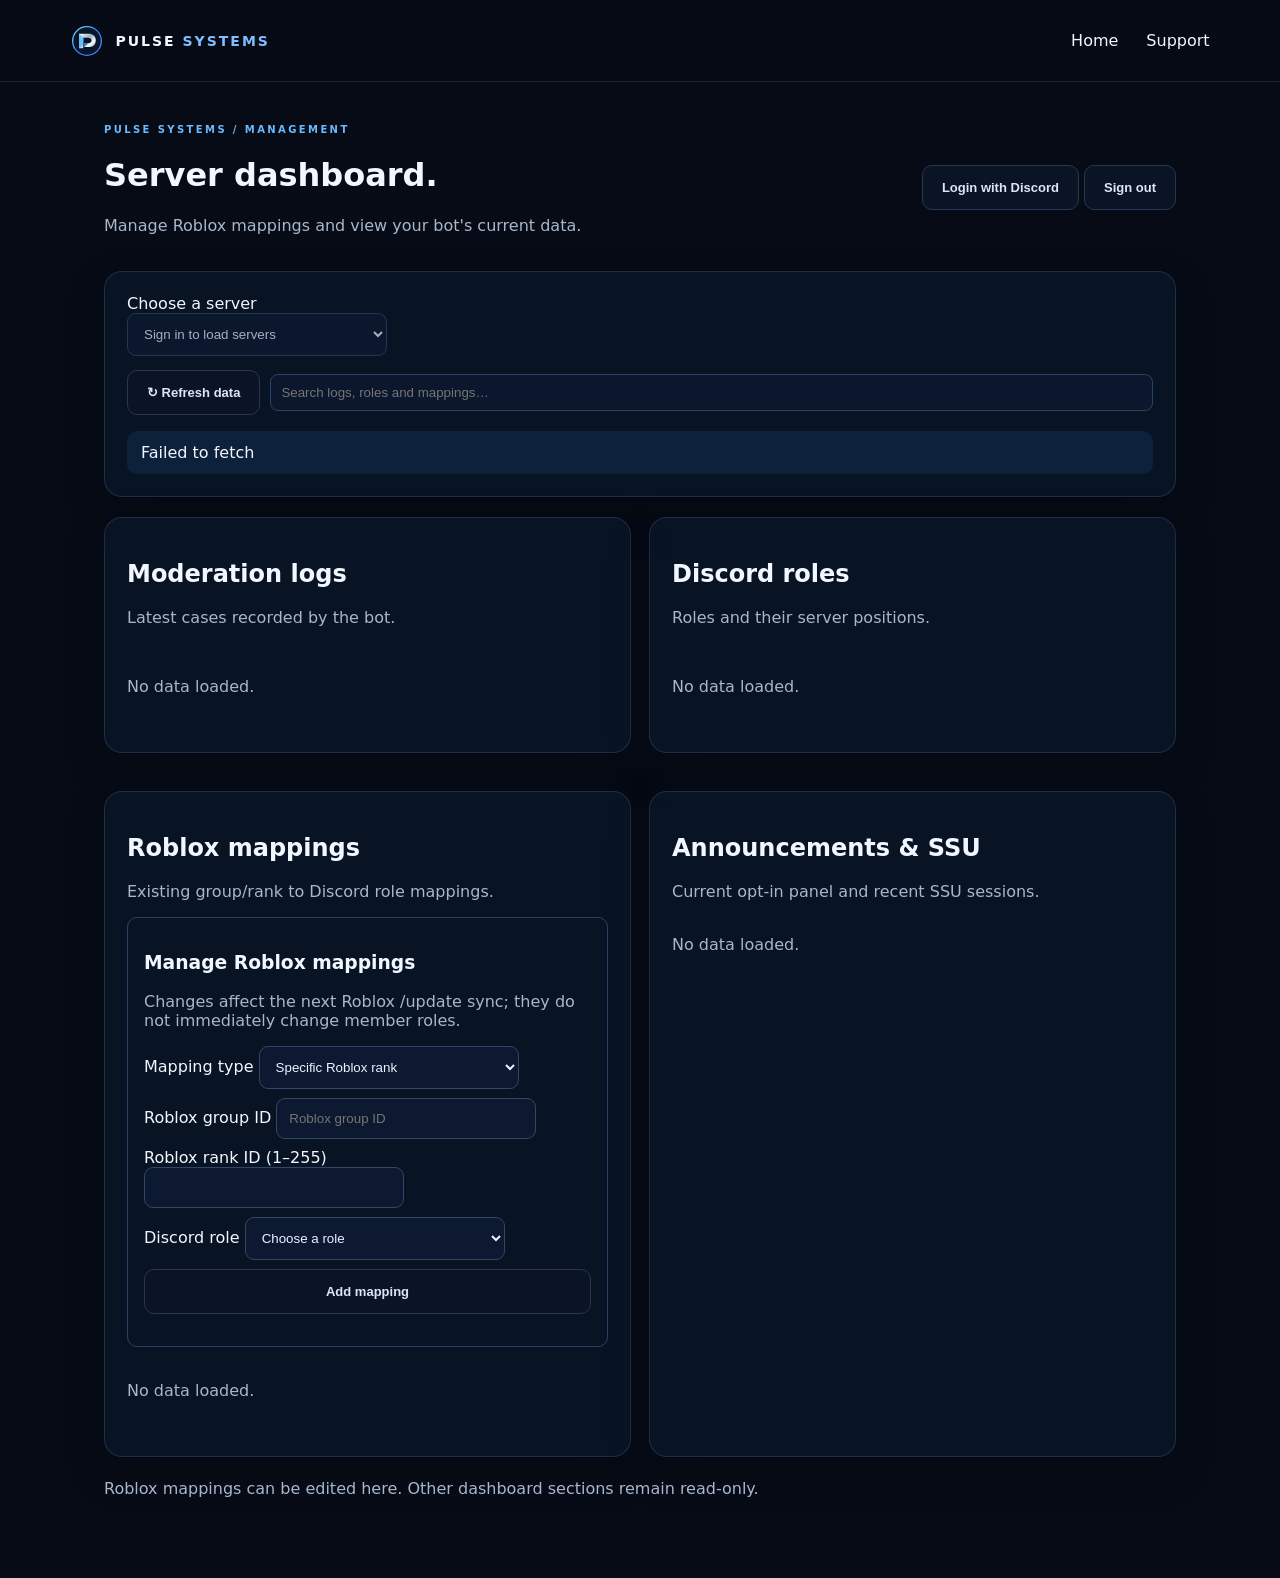
==== dashboard.html @ 7b7b74b6 "Edit Delete" ====
<!doctype html>
<html lang="en">
<head>
  <meta charset="utf-8"><meta name="viewport" content="width=device-width,initial-scale=1">
  <meta name="theme-color" content="#07101f"><title>Dashboard — Pulse Systems</title>
  <link rel="icon" href="assets/pulse-mark.svg" type="image/svg+xml"><link rel="stylesheet" href="styles.css">
  <style>
    .dash-wrap{max-width:1120px;margin:42px auto 80px;padding:0 24px}.dash-head{display:flex;justify-content:space-between;align-items:center;gap:18px;flex-wrap:wrap}.dash-panel{border:1px solid rgba(125,170,230,.18);background:rgba(10,22,42,.78);border-radius:18px;padding:22px;margin-top:20px;box-shadow:0 16px 50px #0002}.dash-grid{display:grid;grid-template-columns:repeat(2,minmax(0,1fr));gap:18px}.dash-table{width:100%;border-collapse:collapse;font-size:14px}.dash-table th,.dash-table td{text-align:left;padding:11px;border-bottom:1px solid rgba(125,170,230,.15);vertical-align:top;overflow-wrap:anywhere}.dash-table th{color:#8ecbff}.dash-scroll{overflow:auto}.dash-muted{color:#a8b7cc}.dash-status{padding:12px 14px;border-radius:10px;background:rgba(60,130,220,.12);margin-top:14px}.dash-select{max-width:100%;min-width:260px;padding:12px;border-radius:9px;background:#0c1930;color:#eaf3ff;border:1px solid #304766}.dash-button{cursor:pointer}.dash-empty{color:#a8b7cc;padding:18px 0}@media(max-width:760px){.dash-grid{grid-template-columns:1fr}.dash-wrap{padding:0 16px}.dash-table{min-width:600px}}
  </style>
</head>
<body>
  <header class="topbar"><a class="brand" href="index.html"><img src="assets/pulse-mark.svg" alt="" class="brand-mark"><span>PULSE <b>SYSTEMS</b></span></a><nav><a href="index.html">Home</a><a href="index.html#support">Support</a></nav></header>
  <main class="dash-wrap">
    <div class="dash-head"><div><div class="eyebrow">PULSE SYSTEMS / MANAGEMENT</div><h1>Server <span>dashboard.</span></h1><p class="dash-muted">Manage Roblox mappings and view your bot's current data.</p></div><div><button class="button secondary dash-button" id="loginBtn">Login with Discord</button> <button class="button secondary dash-button" id="logoutBtn" hidden>Sign out</button></div></div>
    <div class="dash-panel"><label for="guildSelect">Choose a server</label><br><select class="dash-select" id="guildSelect" disabled><option>Sign in to load servers</option></select><div class="dash-status" id="status" role="status">Set your API address in dashboard-config.js before signing in.</div></div>
    <div class="dash-grid">
      <section class="dash-panel"><h2>Moderation logs</h2><p class="dash-muted">Latest cases recorded by the bot.</p><div class="dash-scroll" id="logs"><p class="dash-empty">No data loaded.</p></div></section>
      <section class="dash-panel"><h2>Discord roles</h2><p class="dash-muted">Roles and their server positions.</p><div class="dash-scroll" id="roles"><p class="dash-empty">No data loaded.</p></div></section>
      <section class="dash-panel"><h2>Roblox mappings</h2><p class="dash-muted">Existing group/rank to Discord role mappings.</p><div id="roblox"><p class="dash-empty">No data loaded.</p></div></section>
      <section class="dash-panel"><h2>Announcements & SSU</h2><p class="dash-muted">Current opt-in panel and recent SSU sessions.</p><div id="announcements"><p class="dash-empty">No data loaded.</p></div></section>
    </div>
    <p class="dash-muted" style="margin-top:22px">Roblox mappings can be edited here. Other dashboard sections remain read-only.</p>
  </main>
  <script src="dashboard-config.js?v=20261010-3"></script><script src="dashboard.js?v=20261010-7"></script>
</body></html>
---- styles.css ----
:root{--bg:#060b15;--panel:#0b1424;--panel2:#0e1a2e;--line:rgba(146,177,222,.14);--text:#f2f6ff;--muted:#95a7c3;--blue:#42a5ff;--cyan:#54d9ff;--green:#4de0ba}*{box-sizing:border-box}html{scroll-behavior:smooth;scroll-padding-top:90px}body{margin:0;background:var(--bg);color:var(--text);font-family:Inter,ui-sans-serif,system-ui,-apple-system,"Segoe UI",sans-serif;overflow-x:hidden}a{color:inherit;text-decoration:none}.ambient{position:absolute;z-index:-1;pointer-events:none;filter:blur(100px);opacity:.18;border-radius:50%}.ambient-a{width:440px;height:440px;top:60px;left:-200px;background:#087bff}.ambient-b{width:380px;height:380px;top:260px;right:-190px;background:#00c9ff}.topbar{height:82px;display:flex;align-items:center;justify-content:space-between;padding:0 max(5.5vw,24px);border-bottom:1px solid var(--line);background:rgba(6,11,21,.8);backdrop-filter:blur(18px);position:sticky;top:0;z-index:10}.brand{display:inline-flex;align-items:center;gap:11px;font-size:14px;letter-spacing:2px;font-weight:800;white-space:nowrap}.brand b{color:#7fbfff}.brand-mark{width:34px;height:34px}nav{display:flex;align-items:center;gap:28px}.nav-link{font-size:13px;color:#a4b3ca;transition:.2s}.nav-link:hover,.nav-link.active{color:#fff}.nav-login{font-size:13px;font-weight:700;background:#132744;border:1px solid #28466b;border-radius:10px;padding:12px 16px}.nav-login span,.button span{margin-left:10px;color:var(--cyan)}.menu-toggle{display:none;background:none;border:0;color:white;font-size:24px}.section{padding:100px max(8vw,24px)}.hero{min-height:590px;display:grid;grid-template-columns:1.05fr .95fr;align-items:center;gap:30px;max-width:1400px;margin:auto;padding-top:78px;padding-bottom:74px}.eyebrow{font-size:10px;letter-spacing:2.4px;color:#69baff;font-weight:800}.pulse-dot{display:inline-block;width:7px;height:7px;background:var(--green);border-radius:50%;margin-right:9px;box-shadow:0 0 14px #4de0ba}.hero h1{font-size:clamp(42px,5.2vw,70px);line-height:1.07;letter-spacing:-3px;margin:25px 0 20px;font-weight:800}.hero h1 span,.section-heading h2 span,.cta h2 span,.privacy-copy h2 span,.support-section h2 span{background:linear-gradient(90deg,#65caff,#678bff);-webkit-background-clip:text;background-clip:text;color:transparent}.hero-sub{max-width:520px;color:var(--muted);font-size:15px;line-height:1.85}.hero-actions{display:flex;gap:12px;margin-top:30px;flex-wrap:wrap}.button{display:inline-flex;align-items:center;justify-content:center;border-radius:10px;padding:14px 19px;font-size:13px;font-weight:750;cursor:pointer;border:1px solid transparent;transition:transform .2s,border-color .2s}.button:hover{transform:translateY(-2px)}.primary{background:linear-gradient(110deg,#1679ef,#3665ec);color:#fff;box-shadow:0 9px 32px #1459ce30}.primary span{color:#b9efff}.secondary{background:#0b1424;border-color:#263750;color:#d9e7fa}.trust-line{margin-top:24px;color:#7f91ad;font-size:11px}.mini-shield{display:inline-grid;place-items:center;width:17px;height:17px;border-radius:5px;background:#123e3b;color:#64e9c7;margin-right:7px}.hero-art{height:400px;position:relative;display:grid;place-items:center}.logo-halo{width:245px;height:245px;display:grid;place-items:center;border-radius:50%;background:radial-gradient(circle,#163d6b70,transparent 70%);filter:drop-shadow(0 0 35px #1689ff22)}.logo-halo img{width:100%;height:100%;filter:drop-shadow(0 0 18px #1e8fff45)}.orbit{position:absolute;border:1px solid #3f91ff20;border-radius:50%;transform:rotate(-24deg)}.orbit-one{width:360px;height:200px}.orbit-two{width:300px;height:340px;transform:rotate(40deg)}.floating-card{position:absolute;display:flex;align-items:center;gap:10px;padding:13px 14px;border:1px solid #29415e;background:#0b1729eF;border-radius:12px;box-shadow:0 18px 45px #0006}.floating-card b{font-size:11px;display:block}.floating-card small{display:block;font-size:9px;color:#8fa2bf;margin-top:4px}.card-top{top:54px;right:-4px}.card-bottom{bottom:55px;left:0}.tiny-icon{width:29px;height:29px;border-radius:8px;display:grid;place-items:center;font-weight:800}.tiny-icon.blue{background:#122f58;color:#58b7ff}.tiny-icon.green{background:#10372f;color:#50e2b8}.live-tag{font-size:8px;color:#59e5bf;letter-spacing:1px;margin-left:8px}.checkmark{font-size:8px;color:#50e2b8;margin-left:12px}.wrap{width:min(1120px,calc(100% - 48px));margin-left:auto;margin-right:auto}.metrics{display:grid;grid-template-columns:repeat(4,1fr);background:#0a1322;border:1px solid var(--line);border-radius:15px;padding:22px 25px;gap:20px}.metrics>div{display:grid;grid-template-columns:32px 1fr;align-items:center;column-gap:9px}.metric-symbol{grid-row:span 2;color:#58b8ff;font-size:23px}.metrics b{font-size:12px}.metrics small{font-size:10px;color:#8294b0;margin-top:4px}.section-heading{text-align:center;max-width:650px;margin:0 auto 45px}.section-heading h2,.privacy-copy h2,.support-section h2{font-size:clamp(30px,4vw,43px);letter-spacing:-1.5px;margin:16px 0 12px}.section-heading p,.privacy-copy p,.support-section p{font-size:13px;color:var(--muted);line-height:1.8}.feature-grid{display:grid;grid-template-columns:repeat(3,1fr);gap:14px}.feature-card{padding:25px 23px 22px;border:1px solid var(--line);background:linear-gradient(145deg,#0d192b,#09111e);border-radius:14px;min-height:205px;transition:.2s}.feature-card:hover{border-color:#3978ba;transform:translateY(-3px)}.feature-icon{width:40px;height:40px;display:grid;place-items:center;border-radius:11px;background:#112d4b;color:#61bfff;font-size:21px}.feature-card h3{font-size:15px;margin:20px 0 9px}.feature-card p{font-size:11px;color:#91a2bd;line-height:1.8;min-height:40px}.feature-label{font-size:8px;letter-spacing:1.6px;color:#5baeff;display:inline-block;margin-top:8px}.cta{position:relative;overflow:hidden;text-align:center;padding:65px 24px;border:1px solid #244366;border-radius:20px;background:radial-gradient(ellipse at 50% 0%,#133b68 0%,#0a172a 48%,#09111e 100%)}.cta-orb{position:absolute;width:300px;height:180px;top:-130px;left:calc(50% - 150px);background:#278aff;filter:blur(90px);opacity:.25}.cta h2{font-size:clamp(32px,4vw,45px);line-height:1.15;letter-spacing:-1.5px;margin:16px 0}.cta p{font-size:12px;color:#9aacc7;max-width:500px;margin:0 auto 23px;line-height:1.8}.cta .button{position:relative;border:0}.notice{margin:18px auto 0;max-width:520px;font-size:10px;color:#8fa3bf;line-height:1.7}.privacy-section{padding-top:85px;padding-bottom:40px}.privacy-panel{display:grid;grid-template-columns:65px 1fr 190px;gap:20px;align-items:center;padding:30px;border:1px solid var(--line);border-radius:16px;background:#0a1423}.privacy-icon{width:52px;height:52px;display:grid;place-items:center;border-radius:13px;background:#12365a;color:#70caff;font-size:26px}.privacy-copy h2{font-size:28px;margin:10px 0}.privacy-copy p{max-width:600px;margin:0 0 13px}.text-link{font-size:12px;color:#6fc3ff;font-weight:700}.text-link span{margin-left:8px}.privacy-side{border-left:1px solid var(--line);padding-left:25px;display:flex;flex-direction:column;gap:8px}.lock{font-size:24px;color:#6fc3ff}.privacy-side b{font-size:12px}.privacy-side small{font-size:10px;color:#8193ad;line-height:1.6}.support-section{padding:65px 0;display:flex;align-items:center;justify-content:space-between;gap:30px}.support-section h2{font-size:34px;margin:10px 0}.support-section p{max-width:500px}.support-section .button{white-space:nowrap}.footer{min-height:90px;border-top:1px solid var(--line);display:flex;align-items:center;justify-content:space-between;gap:20px;color:#72839e;font-size:10px}.footer .brand{color:#dce8f8;font-size:11px}.footer .brand-mark{width:27px;height:27px}.footer>div{display:flex;gap:18px}.footer a:hover{color:#fff}@media(max-width:850px){.topbar{padding:0 22px}.menu-toggle{display:block}nav{display:none;position:absolute;top:81px;left:0;right:0;background:#08111f;padding:20px 24px 24px;border-bottom:1px solid var(--line);flex-direction:column;align-items:stretch;gap:18px}nav.open{display:flex}.nav-login{text-align:center}.hero{grid-template-columns:1fr;padding-top:65px}.hero-art{height:330px;max-width:500px;width:100%;margin:auto}.metrics{grid-template-columns:repeat(2,1fr)}.feature-grid{grid-template-columns:repeat(2,1fr)}.privacy-panel{grid-template-columns:55px 1fr}.privacy-side{grid-column:2;border-left:0;border-top:1px solid var(--line);padding:17px 0 0}.support-section{align-items:flex-start;flex-direction:column}.footer{padding:20px 0;flex-wrap:wrap}.footer>span{order:3;width:100%}}@media(max-width:540px){.hero h1{letter-spacing:-2px}.hero-art{height:280px}.logo-halo{width:190px;height:190px}.orbit-one{width:270px;height:150px}.orbit-two{width:230px;height:270px}.card-top{right:-5px;top:22px}.card-bottom{bottom:20px;left:-4px}.floating-card{padding:10px}.metrics{padding:18px;gap:20px 10px}.metrics>div{grid-template-columns:25px 1fr}.metrics b{font-size:11px}.metrics small{font-size:9px}.section{padding-top:75px;padding-bottom:75px}.feature-grid{grid-template-columns:1fr}.feature-card{min-height:0}.privacy-panel{grid-template-columns:1fr;padding:22px}.privacy-icon{width:46px;height:46px}.privacy-side{grid-column:1}.footer{align-items:flex-start}.footer>div{width:100%;order:2}.footer>span{order:3}}
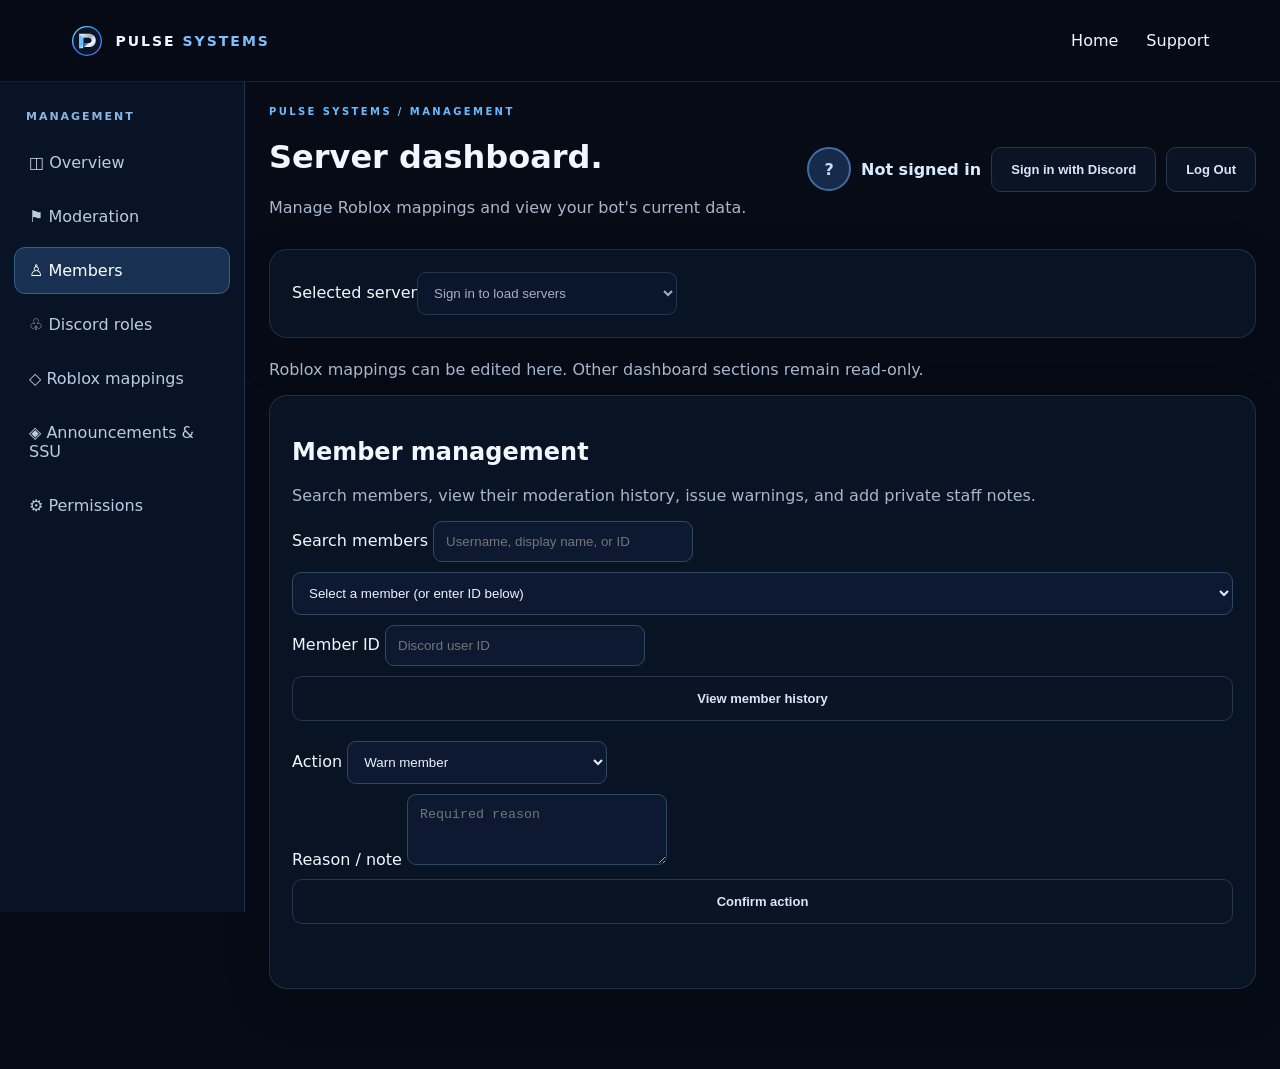
==== commit 785b3957: "Staff Access Upgrade" ====
--- a/dashboard.html
+++ b/dashboard.html
@@ -7,11 +7,33 @@
   <style>
     .dash-wrap{max-width:1120px;margin:42px auto 80px;padding:0 24px}.dash-head{display:flex;justify-content:space-between;align-items:center;gap:18px;flex-wrap:wrap}.dash-panel{border:1px solid rgba(125,170,230,.18);background:rgba(10,22,42,.78);border-radius:18px;padding:22px;margin-top:20px;box-shadow:0 16px 50px #0002}.dash-grid{display:grid;grid-template-columns:repeat(2,minmax(0,1fr));gap:18px}.dash-table{width:100%;border-collapse:collapse;font-size:14px}.dash-table th,.dash-table td{text-align:left;padding:11px;border-bottom:1px solid rgba(125,170,230,.15);vertical-align:top;overflow-wrap:anywhere}.dash-table th{color:#8ecbff}.dash-scroll{overflow:auto}.dash-muted{color:#a8b7cc}.dash-status{padding:12px 14px;border-radius:10px;background:rgba(60,130,220,.12);margin-top:14px}.dash-select{max-width:100%;min-width:260px;padding:12px;border-radius:9px;background:#0c1930;color:#eaf3ff;border:1px solid #304766}.dash-button{cursor:pointer}.dash-empty{color:#a8b7cc;padding:18px 0}@media(max-width:760px){.dash-grid{grid-template-columns:1fr}.dash-wrap{padding:0 16px}.dash-table{min-width:600px}}
   </style>
-</head>
+<style>
+.pulse-layout{display:grid;grid-template-columns:245px minmax(0,1fr);min-height:calc(100vh - 70px)}
+.pulse-sidebar{background:#081426;border-right:1px solid rgba(125,170,230,.2);padding:28px 14px;position:sticky;top:0;height:calc(100vh - 70px);overflow:auto}
+.pulse-sidebar-title{color:#8cb6e2;font-size:11px;letter-spacing:.18em;font-weight:800;padding:0 12px 16px}
+.pulse-side-nav{display:grid;gap:7px}
+.pulse-side-nav button{width:100%;text-align:left;border:1px solid transparent;background:transparent;color:#bacce4;border-radius:11px;padding:13px 14px;font:inherit;cursor:pointer}
+.pulse-side-nav button:hover,.pulse-side-nav button.pulse-nav-active{background:#183152;color:white;border-color:#345f8c}
+.pulse-main{width:100%;max-width:1400px;margin:24px auto 80px;min-width:0}
+.pulse-account{display:flex;align-items:center;gap:10px;flex-wrap:wrap;justify-content:flex-end}
+.pulse-avatar{width:44px;height:44px;flex-shrink:0;border-radius:50%;object-fit:cover;border:2px solid #426da0;background:#162b49;display:grid;place-items:center;color:#c8ddf5;font-weight:700}
+.pulse-account-name{color:#d8eaff;font-weight:600;max-width:170px;overflow:hidden;text-overflow:ellipsis;white-space:nowrap}
+.pulse-view[hidden]{display:none!important}
+.pulse-view>.dash-panel{margin-top:0}
+@media(max-width:900px){.pulse-layout{display:block}.pulse-sidebar{position:static;height:auto;padding:12px;overflow-x:auto}.pulse-sidebar-title{display:none}.pulse-side-nav{display:flex;width:max-content;gap:5px}.pulse-side-nav button{width:auto;white-space:nowrap}.pulse-main{margin:20px auto;padding:0 14px}.pulse-account-name{display:none}}
+</style></head>
 <body>
   <header class="topbar"><a class="brand" href="index.html"><img src="assets/pulse-mark.svg" alt="" class="brand-mark"><span>PULSE <b>SYSTEMS</b></span></a><nav><a href="index.html">Home</a><a href="index.html#support">Support</a></nav></header>
-  <main class="dash-wrap">
-    <div class="dash-head"><div><div class="eyebrow">PULSE SYSTEMS / MANAGEMENT</div><h1>Server <span>dashboard.</span></h1><p class="dash-muted">Manage Roblox mappings and view your bot's current data.</p></div><div><button class="button secondary dash-button" id="loginBtn">Login with Discord</button> <button class="button secondary dash-button" id="logoutBtn" hidden>Sign out</button></div></div>
+  <div class="pulse-layout"><aside class="pulse-sidebar" aria-label="Dashboard sections"><div class="pulse-sidebar-title">MANAGEMENT</div><nav class="pulse-side-nav" id="pulseSideNav">
+<button type="button" data-view="overview" class="pulse-nav-active">◫ Overview</button>
+<button type="button" data-view="moderation">⚑ Moderation</button>
+<button type="button" data-view="members">♙ Members</button>
+<button type="button" data-view="roles">♧ Discord roles</button>
+<button type="button" data-view="roblox">◇ Roblox mappings</button>
+<button type="button" data-view="announcements">◈ Announcements &amp; SSU</button>
+<button type="button" data-view="permissions">⚙ Permissions</button>
+</nav></aside><main class="dash-wrap pulse-main">
+    <div class="dash-head"><div><div class="eyebrow">PULSE SYSTEMS / MANAGEMENT</div><h1>Server <span>dashboard.</span></h1><p class="dash-muted">Manage Roblox mappings and view your bot's current data.</p></div><div class="pulse-account" id="pulseAccount"><span class="pulse-avatar pulse-avatar-guest" id="pulseAvatar" aria-hidden="true">?</span><span class="pulse-account-name" id="pulseAccountName">Not signed in</span><button class="button secondary dash-button" id="loginBtn">Sign in with Discord</button><button class="button secondary dash-button" id="logoutBtn" hidden>Log Out</button></div></div>
     <div class="dash-panel"><label for="guildSelect">Choose a server</label><br><select class="dash-select" id="guildSelect" disabled><option>Sign in to load servers</option></select><div class="dash-status" id="status" role="status">Set your API address in dashboard-config.js before signing in.</div></div>
     <div class="dash-grid">
       <section class="dash-panel"><h2>Moderation logs</h2><p class="dash-muted">Latest cases recorded by the bot.</p><div class="dash-scroll" id="logs"><p class="dash-empty">No data loaded.</p></div></section>
@@ -20,6 +42,6 @@
       <section class="dash-panel"><h2>Announcements & SSU</h2><p class="dash-muted">Current opt-in panel and recent SSU sessions.</p><div id="announcements"><p class="dash-empty">No data loaded.</p></div></section>
     </div>
     <p class="dash-muted" style="margin-top:22px">Roblox mappings can be edited here. Other dashboard sections remain read-only.</p>
-  </main>
-  <script src="dashboard-config.js?v=20261010-3"></script><script src="dashboard.js?v=20261010-7"></script>
+  </main></div>
+  <script src="dashboard-config.js?v=20261010-3"></script><script src="dashboard.js?v=20261010-staff-1"></script>
 </body></html>
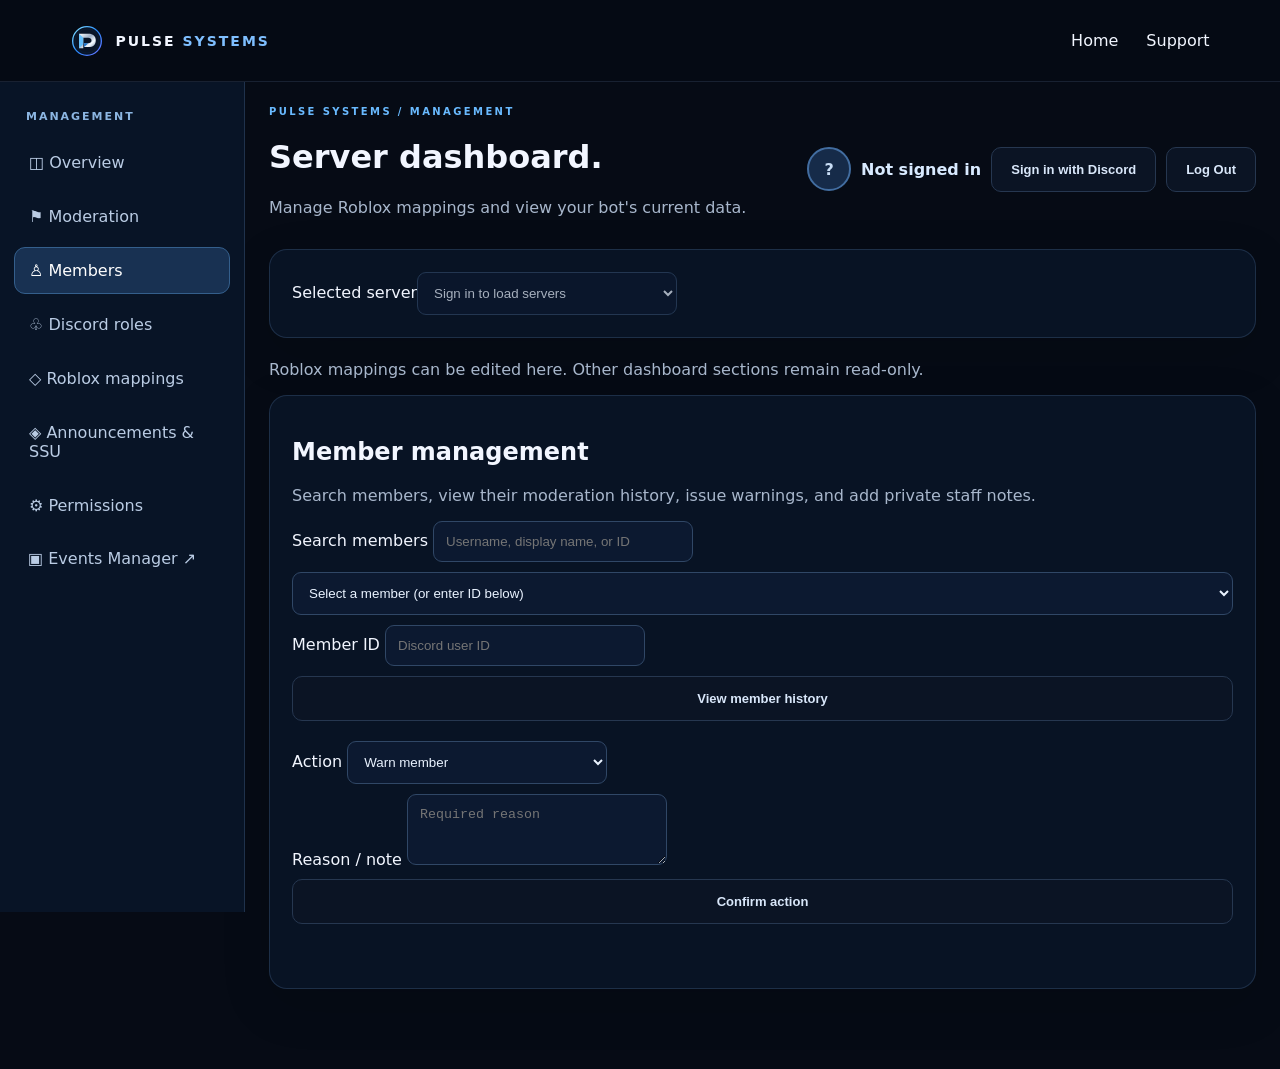
==== commit a0dc66ce: "Events update" ====
--- a/dashboard.html
+++ b/dashboard.html
@@ -32,6 +32,7 @@
 <button type="button" data-view="roblox">◇ Roblox mappings</button>
 <button type="button" data-view="announcements">◈ Announcements &amp; SSU</button>
 <button type="button" data-view="permissions">⚙ Permissions</button>
+<a href="events.html" style="display:block;padding:13px 14px;color:#bacce4;text-decoration:none">▣ Events Manager ↗</a>
 </nav></aside><main class="dash-wrap pulse-main">
     <div class="dash-head"><div><div class="eyebrow">PULSE SYSTEMS / MANAGEMENT</div><h1>Server <span>dashboard.</span></h1><p class="dash-muted">Manage Roblox mappings and view your bot's current data.</p></div><div class="pulse-account" id="pulseAccount"><span class="pulse-avatar pulse-avatar-guest" id="pulseAvatar" aria-hidden="true">?</span><span class="pulse-account-name" id="pulseAccountName">Not signed in</span><button class="button secondary dash-button" id="loginBtn">Sign in with Discord</button><button class="button secondary dash-button" id="logoutBtn" hidden>Log Out</button></div></div>
     <div class="dash-panel"><label for="guildSelect">Choose a server</label><br><select class="dash-select" id="guildSelect" disabled><option>Sign in to load servers</option></select><div class="dash-status" id="status" role="status">Set your API address in dashboard-config.js before signing in.</div></div>
@@ -43,5 +44,5 @@
     </div>
     <p class="dash-muted" style="margin-top:22px">Roblox mappings can be edited here. Other dashboard sections remain read-only.</p>
   </main></div>
-  <script src="dashboard-config.js?v=20261010-3"></script><script src="dashboard.js?v=20261010-staff-1"></script>
+  <script src="dashboard-config.js?v=20261010-3"></script><script src="dashboard.js?v=20261010-sidebar-1"></script>
 </body></html>
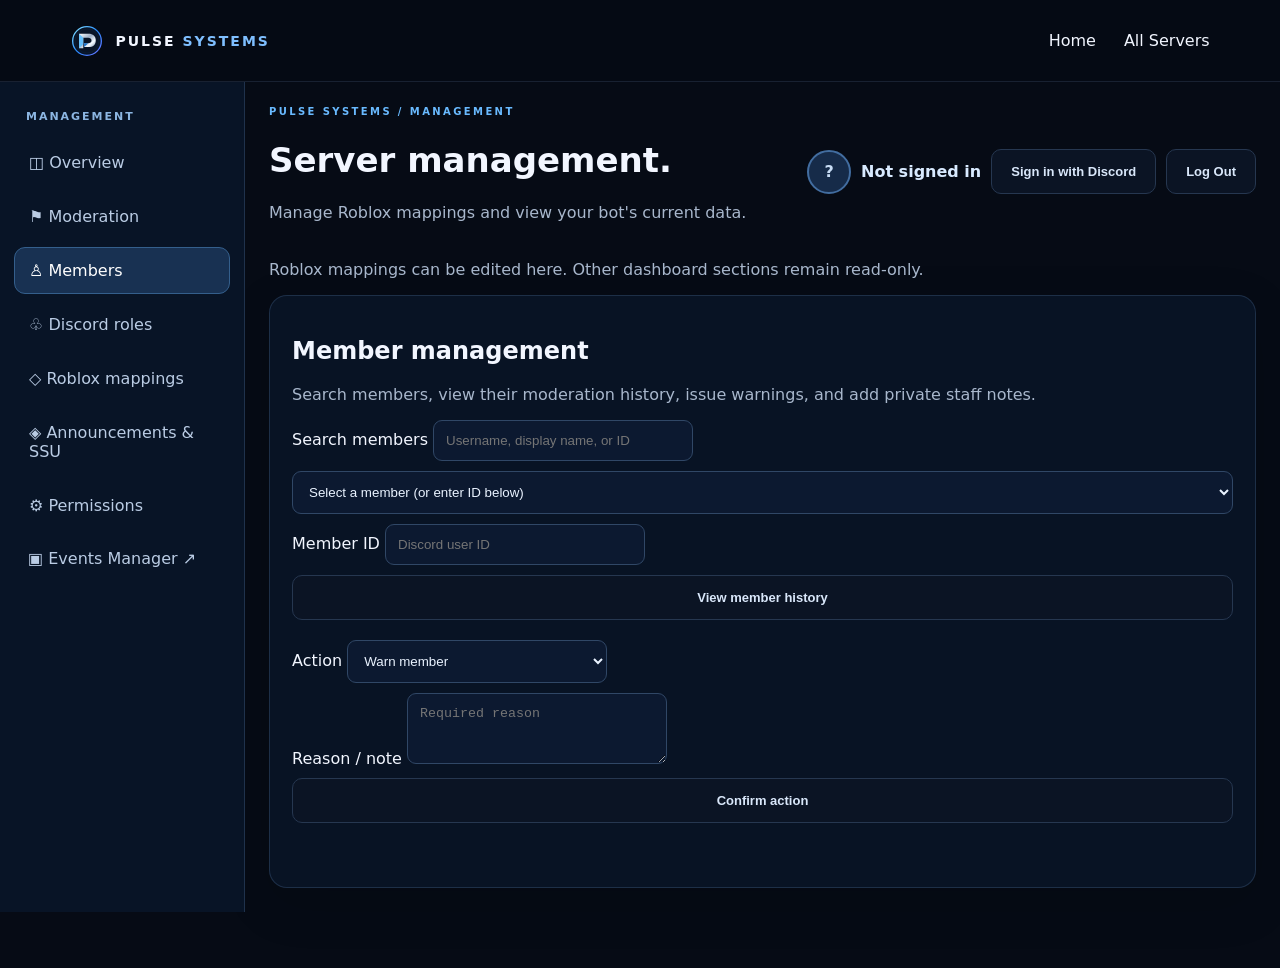
==== commit 73b4b8a3: "Major Website UI Changes, and other small things." ====
--- a/dashboard.html
+++ b/dashboard.html
@@ -21,9 +21,9 @@
 .pulse-view[hidden]{display:none!important}
 .pulse-view>.dash-panel{margin-top:0}
 @media(max-width:900px){.pulse-layout{display:block}.pulse-sidebar{position:static;height:auto;padding:12px;overflow-x:auto}.pulse-sidebar-title{display:none}.pulse-side-nav{display:flex;width:max-content;gap:5px}.pulse-side-nav button{width:auto;white-space:nowrap}.pulse-main{margin:20px auto;padding:0 14px}.pulse-account-name{display:none}}
-</style></head>
+ .backservers{display:inline-block;color:#9bc8ff;font-weight:700;margin-bottom:8px} .pulse-main .dash-head h1{font-size:34px} </style></head>
 <body>
-  <header class="topbar"><a class="brand" href="index.html"><img src="assets/pulse-mark.svg" alt="" class="brand-mark"><span>PULSE <b>SYSTEMS</b></span></a><nav><a href="index.html">Home</a><a href="index.html#support">Support</a></nav></header>
+  <header class="topbar"><a class="brand" href="index.html"><img src="assets/pulse-mark.svg" alt="" class="brand-mark"><span>PULSE <b>SYSTEMS</b></span></a><nav><a href="index.html">Home</a><a href="servers.html">All Servers</a></nav></header>
   <div class="pulse-layout"><aside class="pulse-sidebar" aria-label="Dashboard sections"><div class="pulse-sidebar-title">MANAGEMENT</div><nav class="pulse-side-nav" id="pulseSideNav">
 <button type="button" data-view="overview" class="pulse-nav-active">◫ Overview</button>
 <button type="button" data-view="moderation">⚑ Moderation</button>
@@ -34,8 +34,8 @@
 <button type="button" data-view="permissions">⚙ Permissions</button>
 <a href="events.html" style="display:block;padding:13px 14px;color:#bacce4;text-decoration:none">▣ Events Manager ↗</a>
 </nav></aside><main class="dash-wrap pulse-main">
-    <div class="dash-head"><div><div class="eyebrow">PULSE SYSTEMS / MANAGEMENT</div><h1>Server <span>dashboard.</span></h1><p class="dash-muted">Manage Roblox mappings and view your bot's current data.</p></div><div class="pulse-account" id="pulseAccount"><span class="pulse-avatar pulse-avatar-guest" id="pulseAvatar" aria-hidden="true">?</span><span class="pulse-account-name" id="pulseAccountName">Not signed in</span><button class="button secondary dash-button" id="loginBtn">Sign in with Discord</button><button class="button secondary dash-button" id="logoutBtn" hidden>Log Out</button></div></div>
-    <div class="dash-panel"><label for="guildSelect">Choose a server</label><br><select class="dash-select" id="guildSelect" disabled><option>Sign in to load servers</option></select><div class="dash-status" id="status" role="status">Set your API address in dashboard-config.js before signing in.</div></div>
+    <div class="dash-head"><div><div class="eyebrow">PULSE SYSTEMS / MANAGEMENT</div><h1>Server <span>management.</span></h1><p class="dash-muted">Manage Roblox mappings and view your bot's current data.</p></div><div class="pulse-account" id="pulseAccount"><span class="pulse-avatar pulse-avatar-guest" id="pulseAvatar" aria-hidden="true">?</span><span class="pulse-account-name" id="pulseAccountName">Not signed in</span><button class="button secondary dash-button" id="loginBtn">Sign in with Discord</button><button class="button secondary dash-button" id="logoutBtn" hidden>Log Out</button></div></div>
+    <div class="dash-panel"><a href="servers.html" class="backservers">← Back to your servers</a><br><select style="display:none" class="dash-select" id="guildSelect" disabled><option>Sign in to load servers</option></select><div class="dash-status" id="status" role="status">Set your API address in dashboard-config.js before signing in.</div></div>
     <div class="dash-grid">
       <section class="dash-panel"><h2>Moderation logs</h2><p class="dash-muted">Latest cases recorded by the bot.</p><div class="dash-scroll" id="logs"><p class="dash-empty">No data loaded.</p></div></section>
       <section class="dash-panel"><h2>Discord roles</h2><p class="dash-muted">Roles and their server positions.</p><div class="dash-scroll" id="roles"><p class="dash-empty">No data loaded.</p></div></section>
@@ -44,5 +44,5 @@
     </div>
     <p class="dash-muted" style="margin-top:22px">Roblox mappings can be edited here. Other dashboard sections remain read-only.</p>
   </main></div>
-  <script src="dashboard-config.js?v=20261010-3"></script><script src="dashboard.js?v=20261010-sidebar-1"></script>
+  <script src="dashboard-config.js?v=20261010-3"></script><script src="dashboard.js?v=20261011-multiserver-fix-1"></script>
 </body></html>
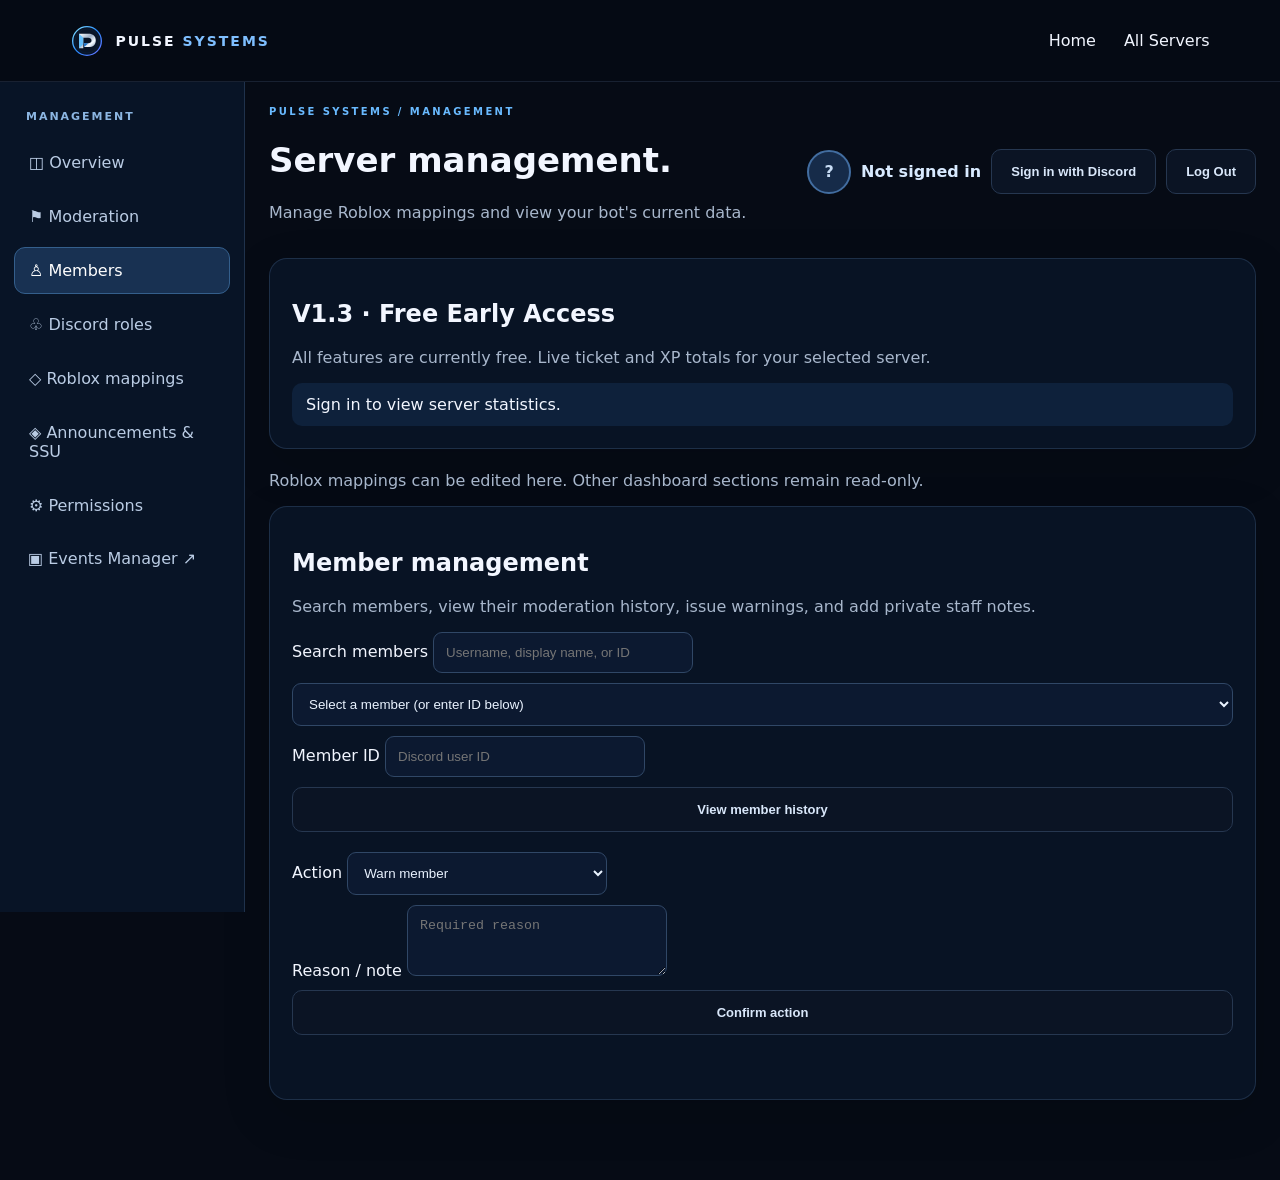
==== commit f6c48c35: "Add files via upload" ====
--- a/dashboard.html
+++ b/dashboard.html
@@ -36,6 +36,10 @@
 </nav></aside><main class="dash-wrap pulse-main">
     <div class="dash-head"><div><div class="eyebrow">PULSE SYSTEMS / MANAGEMENT</div><h1>Server <span>management.</span></h1><p class="dash-muted">Manage Roblox mappings and view your bot's current data.</p></div><div class="pulse-account" id="pulseAccount"><span class="pulse-avatar pulse-avatar-guest" id="pulseAvatar" aria-hidden="true">?</span><span class="pulse-account-name" id="pulseAccountName">Not signed in</span><button class="button secondary dash-button" id="loginBtn">Sign in with Discord</button><button class="button secondary dash-button" id="logoutBtn" hidden>Log Out</button></div></div>
     <div class="dash-panel"><a href="servers.html" class="backservers">← Back to your servers</a><br><select style="display:none" class="dash-select" id="guildSelect" disabled><option>Sign in to load servers</option></select><div class="dash-status" id="status" role="status">Set your API address in dashboard-config.js before signing in.</div></div>
+    <section class="dash-panel" id="pulseEarlyAccessPanel" aria-label="V1.3 Early Access">
+      <h2>V1.3 · Free Early Access</h2><p class="dash-muted">All features are currently free. Live ticket and XP totals for your selected server.</p>
+      <div id="pulseEarlyAccessStats" class="dash-status">Sign in to view server statistics.</div>
+    </section>
     <div class="dash-grid">
       <section class="dash-panel"><h2>Moderation logs</h2><p class="dash-muted">Latest cases recorded by the bot.</p><div class="dash-scroll" id="logs"><p class="dash-empty">No data loaded.</p></div></section>
       <section class="dash-panel"><h2>Discord roles</h2><p class="dash-muted">Roles and their server positions.</p><div class="dash-scroll" id="roles"><p class="dash-empty">No data loaded.</p></div></section>
@@ -45,4 +49,5 @@
     <p class="dash-muted" style="margin-top:22px">Roblox mappings can be edited here. Other dashboard sections remain read-only.</p>
   </main></div>
   <script src="dashboard-config.js?v=20261010-3"></script><script src="dashboard.js?v=20261011-multiserver-fix-1"></script>
+<script src="early-access.js?v=1.3"></script>
 </body></html>
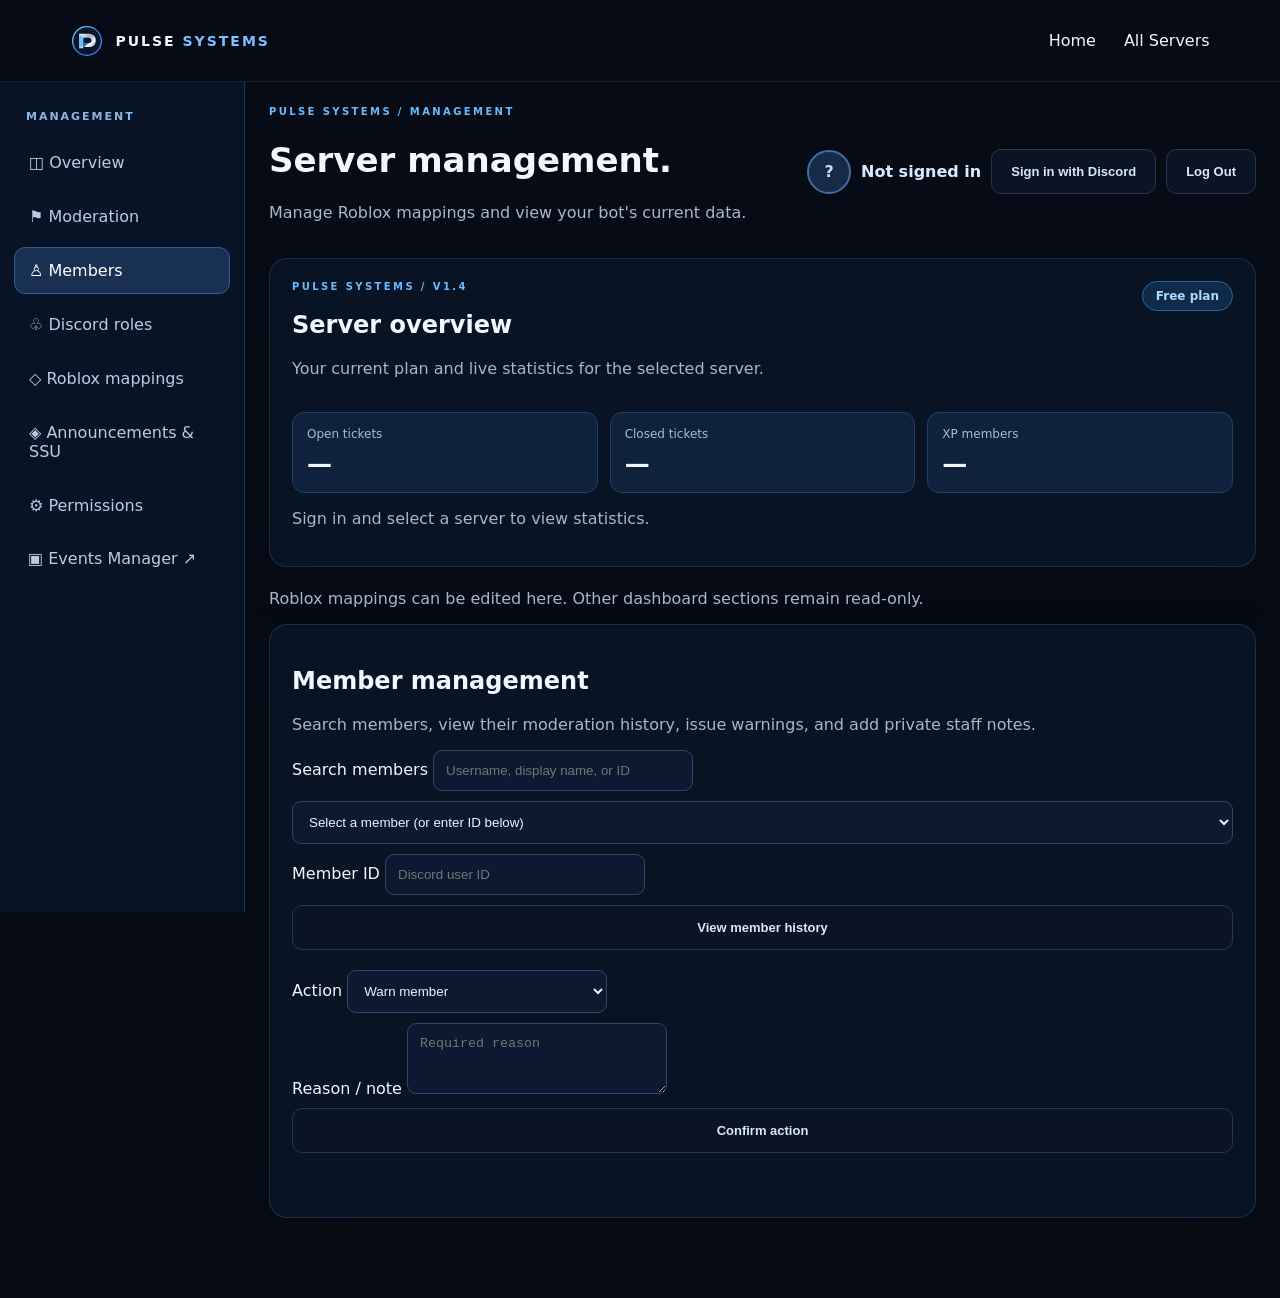
==== commit d3a1b9b5: "V1.4 Install" ====
--- a/dashboard.html
+++ b/dashboard.html
@@ -36,9 +36,14 @@
 </nav></aside><main class="dash-wrap pulse-main">
     <div class="dash-head"><div><div class="eyebrow">PULSE SYSTEMS / MANAGEMENT</div><h1>Server <span>management.</span></h1><p class="dash-muted">Manage Roblox mappings and view your bot's current data.</p></div><div class="pulse-account" id="pulseAccount"><span class="pulse-avatar pulse-avatar-guest" id="pulseAvatar" aria-hidden="true">?</span><span class="pulse-account-name" id="pulseAccountName">Not signed in</span><button class="button secondary dash-button" id="loginBtn">Sign in with Discord</button><button class="button secondary dash-button" id="logoutBtn" hidden>Log Out</button></div></div>
     <div class="dash-panel"><a href="servers.html" class="backservers">← Back to your servers</a><br><select style="display:none" class="dash-select" id="guildSelect" disabled><option>Sign in to load servers</option></select><div class="dash-status" id="status" role="status">Set your API address in dashboard-config.js before signing in.</div></div>
-    <section class="dash-panel" id="pulseEarlyAccessPanel" aria-label="V1.3 Early Access">
-      <h2>V1.3 · Free Early Access</h2><p class="dash-muted">All features are currently free. Live ticket and XP totals for your selected server.</p>
-      <div id="pulseEarlyAccessStats" class="dash-status">Sign in to view server statistics.</div>
+    <section class="dash-panel" id="pulseOverviewPanel" aria-label="Pulse Systems server overview">
+      <div class="pulse-overview-head"><div><div class="eyebrow">PULSE SYSTEMS / V1.4</div><h2>Server overview</h2><p class="dash-muted">Your current plan and live statistics for the selected server.</p></div><span class="pulse-plan-pill">Free plan</span></div>
+      <div class="pulse-overview-grid" aria-live="polite">
+        <div class="pulse-metric"><span>Open tickets</span><strong id="pulseOpenTickets">—</strong></div>
+        <div class="pulse-metric"><span>Closed tickets</span><strong id="pulseClosedTickets">—</strong></div>
+        <div class="pulse-metric"><span>XP members</span><strong id="pulseXpMembers">—</strong></div>
+      </div>
+      <p class="dash-muted" id="pulseOverviewStatus" role="status">Sign in and select a server to view statistics.</p>
     </section>
     <div class="dash-grid">
       <section class="dash-panel"><h2>Moderation logs</h2><p class="dash-muted">Latest cases recorded by the bot.</p><div class="dash-scroll" id="logs"><p class="dash-empty">No data loaded.</p></div></section>
@@ -49,5 +54,5 @@
     <p class="dash-muted" style="margin-top:22px">Roblox mappings can be edited here. Other dashboard sections remain read-only.</p>
   </main></div>
   <script src="dashboard-config.js?v=20261010-3"></script><script src="dashboard.js?v=20261011-multiserver-fix-1"></script>
-<script src="early-access.js?v=1.3"></script>
+<script src="server-overview.js?v=1.4"></script>
 </body></html>
--- a/styles.css
+++ b/styles.css
@@ -1 +1,8 @@
-:root{--bg:#060b15;--panel:#0b1424;--panel2:#0e1a2e;--line:rgba(146,177,222,.14);--text:#f2f6ff;--muted:#95a7c3;--blue:#42a5ff;--cyan:#54d9ff;--green:#4de0ba}*{box-sizing:border-box}html{scroll-behavior:smooth;scroll-padding-top:90px}body{margin:0;background:var(--bg);color:var(--text);font-family:Inter,ui-sans-serif,system-ui,-apple-system,"Segoe UI",sans-serif;overflow-x:hidden}a{color:inherit;text-decoration:none}.ambient{position:absolute;z-index:-1;pointer-events:none;filter:blur(100px);opacity:.18;border-radius:50%}.ambient-a{width:440px;height:440px;top:60px;left:-200px;background:#087bff}.ambient-b{width:380px;height:380px;top:260px;right:-190px;background:#00c9ff}.topbar{height:82px;display:flex;align-items:center;justify-content:space-between;padding:0 max(5.5vw,24px);border-bottom:1px solid var(--line);background:rgba(6,11,21,.8);backdrop-filter:blur(18px);position:sticky;top:0;z-index:10}.brand{display:inline-flex;align-items:center;gap:11px;font-size:14px;letter-spacing:2px;font-weight:800;white-space:nowrap}.brand b{color:#7fbfff}.brand-mark{width:34px;height:34px}nav{display:flex;align-items:center;gap:28px}.nav-link{font-size:13px;color:#a4b3ca;transition:.2s}.nav-link:hover,.nav-link.active{color:#fff}.nav-login{font-size:13px;font-weight:700;background:#132744;border:1px solid #28466b;border-radius:10px;padding:12px 16px}.nav-login span,.button span{margin-left:10px;color:var(--cyan)}.menu-toggle{display:none;background:none;border:0;color:white;font-size:24px}.section{padding:100px max(8vw,24px)}.hero{min-height:590px;display:grid;grid-template-columns:1.05fr .95fr;align-items:center;gap:30px;max-width:1400px;margin:auto;padding-top:78px;padding-bottom:74px}.eyebrow{font-size:10px;letter-spacing:2.4px;color:#69baff;font-weight:800}.pulse-dot{display:inline-block;width:7px;height:7px;background:var(--green);border-radius:50%;margin-right:9px;box-shadow:0 0 14px #4de0ba}.hero h1{font-size:clamp(42px,5.2vw,70px);line-height:1.07;letter-spacing:-3px;margin:25px 0 20px;font-weight:800}.hero h1 span,.section-heading h2 span,.cta h2 span,.privacy-copy h2 span,.support-section h2 span{background:linear-gradient(90deg,#65caff,#678bff);-webkit-background-clip:text;background-clip:text;color:transparent}.hero-sub{max-width:520px;color:var(--muted);font-size:15px;line-height:1.85}.hero-actions{display:flex;gap:12px;margin-top:30px;flex-wrap:wrap}.button{display:inline-flex;align-items:center;justify-content:center;border-radius:10px;padding:14px 19px;font-size:13px;font-weight:750;cursor:pointer;border:1px solid transparent;transition:transform .2s,border-color .2s}.button:hover{transform:translateY(-2px)}.primary{background:linear-gradient(110deg,#1679ef,#3665ec);color:#fff;box-shadow:0 9px 32px #1459ce30}.primary span{color:#b9efff}.secondary{background:#0b1424;border-color:#263750;color:#d9e7fa}.trust-line{margin-top:24px;color:#7f91ad;font-size:11px}.mini-shield{display:inline-grid;place-items:center;width:17px;height:17px;border-radius:5px;background:#123e3b;color:#64e9c7;margin-right:7px}.hero-art{height:400px;position:relative;display:grid;place-items:center}.logo-halo{width:245px;height:245px;display:grid;place-items:center;border-radius:50%;background:radial-gradient(circle,#163d6b70,transparent 70%);filter:drop-shadow(0 0 35px #1689ff22)}.logo-halo img{width:100%;height:100%;filter:drop-shadow(0 0 18px #1e8fff45)}.orbit{position:absolute;border:1px solid #3f91ff20;border-radius:50%;transform:rotate(-24deg)}.orbit-one{width:360px;height:200px}.orbit-two{width:300px;height:340px;transform:rotate(40deg)}.floating-card{position:absolute;display:flex;align-items:center;gap:10px;padding:13px 14px;border:1px solid #29415e;background:#0b1729eF;border-radius:12px;box-shadow:0 18px 45px #0006}.floating-card b{font-size:11px;display:block}.floating-card small{display:block;font-size:9px;color:#8fa2bf;margin-top:4px}.card-top{top:54px;right:-4px}.card-bottom{bottom:55px;left:0}.tiny-icon{width:29px;height:29px;border-radius:8px;display:grid;place-items:center;font-weight:800}.tiny-icon.blue{background:#122f58;color:#58b7ff}.tiny-icon.green{background:#10372f;color:#50e2b8}.live-tag{font-size:8px;color:#59e5bf;letter-spacing:1px;margin-left:8px}.checkmark{font-size:8px;color:#50e2b8;margin-left:12px}.wrap{width:min(1120px,calc(100% - 48px));margin-left:auto;margin-right:auto}.metrics{display:grid;grid-template-columns:repeat(4,1fr);background:#0a1322;border:1px solid var(--line);border-radius:15px;padding:22px 25px;gap:20px}.metrics>div{display:grid;grid-template-columns:32px 1fr;align-items:center;column-gap:9px}.metric-symbol{grid-row:span 2;color:#58b8ff;font-size:23px}.metrics b{font-size:12px}.metrics small{font-size:10px;color:#8294b0;margin-top:4px}.section-heading{text-align:center;max-width:650px;margin:0 auto 45px}.section-heading h2,.privacy-copy h2,.support-section h2{font-size:clamp(30px,4vw,43px);letter-spacing:-1.5px;margin:16px 0 12px}.section-heading p,.privacy-copy p,.support-section p{font-size:13px;color:var(--muted);line-height:1.8}.feature-grid{display:grid;grid-template-columns:repeat(3,1fr);gap:14px}.feature-card{padding:25px 23px 22px;border:1px solid var(--line);background:linear-gradient(145deg,#0d192b,#09111e);border-radius:14px;min-height:205px;transition:.2s}.feature-card:hover{border-color:#3978ba;transform:translateY(-3px)}.feature-icon{width:40px;height:40px;display:grid;place-items:center;border-radius:11px;background:#112d4b;color:#61bfff;font-size:21px}.feature-card h3{font-size:15px;margin:20px 0 9px}.feature-card p{font-size:11px;color:#91a2bd;line-height:1.8;min-height:40px}.feature-label{font-size:8px;letter-spacing:1.6px;color:#5baeff;display:inline-block;margin-top:8px}.cta{position:relative;overflow:hidden;text-align:center;padding:65px 24px;border:1px solid #244366;border-radius:20px;background:radial-gradient(ellipse at 50% 0%,#133b68 0%,#0a172a 48%,#09111e 100%)}.cta-orb{position:absolute;width:300px;height:180px;top:-130px;left:calc(50% - 150px);background:#278aff;filter:blur(90px);opacity:.25}.cta h2{font-size:clamp(32px,4vw,45px);line-height:1.15;letter-spacing:-1.5px;margin:16px 0}.cta p{font-size:12px;color:#9aacc7;max-width:500px;margin:0 auto 23px;line-height:1.8}.cta .button{position:relative;border:0}.notice{margin:18px auto 0;max-width:520px;font-size:10px;color:#8fa3bf;line-height:1.7}.privacy-section{padding-top:85px;padding-bottom:40px}.privacy-panel{display:grid;grid-template-columns:65px 1fr 190px;gap:20px;align-items:center;padding:30px;border:1px solid var(--line);border-radius:16px;background:#0a1423}.privacy-icon{width:52px;height:52px;display:grid;place-items:center;border-radius:13px;background:#12365a;color:#70caff;font-size:26px}.privacy-copy h2{font-size:28px;margin:10px 0}.privacy-copy p{max-width:600px;margin:0 0 13px}.text-link{font-size:12px;color:#6fc3ff;font-weight:700}.text-link span{margin-left:8px}.privacy-side{border-left:1px solid var(--line);padding-left:25px;display:flex;flex-direction:column;gap:8px}.lock{font-size:24px;color:#6fc3ff}.privacy-side b{font-size:12px}.privacy-side small{font-size:10px;color:#8193ad;line-height:1.6}.support-section{padding:65px 0;display:flex;align-items:center;justify-content:space-between;gap:30px}.support-section h2{font-size:34px;margin:10px 0}.support-section p{max-width:500px}.support-section .button{white-space:nowrap}.footer{min-height:90px;border-top:1px solid var(--line);display:flex;align-items:center;justify-content:space-between;gap:20px;color:#72839e;font-size:10px}.footer .brand{color:#dce8f8;font-size:11px}.footer .brand-mark{width:27px;height:27px}.footer>div{display:flex;gap:18px}.footer a:hover{color:#fff}@media(max-width:850px){.topbar{padding:0 22px}.menu-toggle{display:block}nav{display:none;position:absolute;top:81px;left:0;right:0;background:#08111f;padding:20px 24px 24px;border-bottom:1px solid var(--line);flex-direction:column;align-items:stretch;gap:18px}nav.open{display:flex}.nav-login{text-align:center}.hero{grid-template-columns:1fr;padding-top:65px}.hero-art{height:330px;max-width:500px;width:100%;margin:auto}.metrics{grid-template-columns:repeat(2,1fr)}.feature-grid{grid-template-columns:repeat(2,1fr)}.privacy-panel{grid-template-columns:55px 1fr}.privacy-side{grid-column:2;border-left:0;border-top:1px solid var(--line);padding:17px 0 0}.support-section{align-items:flex-start;flex-direction:column}.footer{padding:20px 0;flex-wrap:wrap}.footer>span{order:3;width:100%}}@media(max-width:540px){.hero h1{letter-spacing:-2px}.hero-art{height:280px}.logo-halo{width:190px;height:190px}.orbit-one{width:270px;height:150px}.orbit-two{width:230px;height:270px}.card-top{right:-5px;top:22px}.card-bottom{bottom:20px;left:-4px}.floating-card{padding:10px}.metrics{padding:18px;gap:20px 10px}.metrics>div{grid-template-columns:25px 1fr}.metrics b{font-size:11px}.metrics small{font-size:9px}.section{padding-top:75px;padding-bottom:75px}.feature-grid{grid-template-columns:1fr}.feature-card{min-height:0}.privacy-panel{grid-template-columns:1fr;padding:22px}.privacy-icon{width:46px;height:46px}.privacy-side{grid-column:1}.footer{align-items:flex-start}.footer>div{width:100%;order:2}.footer>span{order:3}}+:root{--bg:#060b15;--panel:#0b1424;--panel2:#0e1a2e;--line:rgba(146,177,222,.14);--text:#f2f6ff;--muted:#95a7c3;--blue:#42a5ff;--cyan:#54d9ff;--green:#4de0ba}*{box-sizing:border-box}html{scroll-behavior:smooth;scroll-padding-top:90px}body{margin:0;background:var(--bg);color:var(--text);font-family:Inter,ui-sans-serif,system-ui,-apple-system,"Segoe UI",sans-serif;overflow-x:hidden}a{color:inherit;text-decoration:none}.ambient{position:absolute;z-index:-1;pointer-events:none;filter:blur(100px);opacity:.18;border-radius:50%}.ambient-a{width:440px;height:440px;top:60px;left:-200px;background:#087bff}.ambient-b{width:380px;height:380px;top:260px;right:-190px;background:#00c9ff}.topbar{height:82px;display:flex;align-items:center;justify-content:space-between;padding:0 max(5.5vw,24px);border-bottom:1px solid var(--line);background:rgba(6,11,21,.8);backdrop-filter:blur(18px);position:sticky;top:0;z-index:10}.brand{display:inline-flex;align-items:center;gap:11px;font-size:14px;letter-spacing:2px;font-weight:800;white-space:nowrap}.brand b{color:#7fbfff}.brand-mark{width:34px;height:34px}nav{display:flex;align-items:center;gap:28px}.nav-link{font-size:13px;color:#a4b3ca;transition:.2s}.nav-link:hover,.nav-link.active{color:#fff}.nav-login{font-size:13px;font-weight:700;background:#132744;border:1px solid #28466b;border-radius:10px;padding:12px 16px}.nav-login span,.button span{margin-left:10px;color:var(--cyan)}.menu-toggle{display:none;background:none;border:0;color:white;font-size:24px}.section{padding:100px max(8vw,24px)}.hero{min-height:590px;display:grid;grid-template-columns:1.05fr .95fr;align-items:center;gap:30px;max-width:1400px;margin:auto;padding-top:78px;padding-bottom:74px}.eyebrow{font-size:10px;letter-spacing:2.4px;color:#69baff;font-weight:800}.pulse-dot{display:inline-block;width:7px;height:7px;background:var(--green);border-radius:50%;margin-right:9px;box-shadow:0 0 14px #4de0ba}.hero h1{font-size:clamp(42px,5.2vw,70px);line-height:1.07;letter-spacing:-3px;margin:25px 0 20px;font-weight:800}.hero h1 span,.section-heading h2 span,.cta h2 span,.privacy-copy h2 span,.support-section h2 span{background:linear-gradient(90deg,#65caff,#678bff);-webkit-background-clip:text;background-clip:text;color:transparent}.hero-sub{max-width:520px;color:var(--muted);font-size:15px;line-height:1.85}.hero-actions{display:flex;gap:12px;margin-top:30px;flex-wrap:wrap}.button{display:inline-flex;align-items:center;justify-content:center;border-radius:10px;padding:14px 19px;font-size:13px;font-weight:750;cursor:pointer;border:1px solid transparent;transition:transform .2s,border-color .2s}.button:hover{transform:translateY(-2px)}.primary{background:linear-gradient(110deg,#1679ef,#3665ec);color:#fff;box-shadow:0 9px 32px #1459ce30}.primary span{color:#b9efff}.secondary{background:#0b1424;border-color:#263750;color:#d9e7fa}.trust-line{margin-top:24px;color:#7f91ad;font-size:11px}.mini-shield{display:inline-grid;place-items:center;width:17px;height:17px;border-radius:5px;background:#123e3b;color:#64e9c7;margin-right:7px}.hero-art{height:400px;position:relative;display:grid;place-items:center}.logo-halo{width:245px;height:245px;display:grid;place-items:center;border-radius:50%;background:radial-gradient(circle,#163d6b70,transparent 70%);filter:drop-shadow(0 0 35px #1689ff22)}.logo-halo img{width:100%;height:100%;filter:drop-shadow(0 0 18px #1e8fff45)}.orbit{position:absolute;border:1px solid #3f91ff20;border-radius:50%;transform:rotate(-24deg)}.orbit-one{width:360px;height:200px}.orbit-two{width:300px;height:340px;transform:rotate(40deg)}.floating-card{position:absolute;display:flex;align-items:center;gap:10px;padding:13px 14px;border:1px solid #29415e;background:#0b1729eF;border-radius:12px;box-shadow:0 18px 45px #0006}.floating-card b{font-size:11px;display:block}.floating-card small{display:block;font-size:9px;color:#8fa2bf;margin-top:4px}.card-top{top:54px;right:-4px}.card-bottom{bottom:55px;left:0}.tiny-icon{width:29px;height:29px;border-radius:8px;display:grid;place-items:center;font-weight:800}.tiny-icon.blue{background:#122f58;color:#58b7ff}.tiny-icon.green{background:#10372f;color:#50e2b8}.live-tag{font-size:8px;color:#59e5bf;letter-spacing:1px;margin-left:8px}.checkmark{font-size:8px;color:#50e2b8;margin-left:12px}.wrap{width:min(1120px,calc(100% - 48px));margin-left:auto;margin-right:auto}.metrics{display:grid;grid-template-columns:repeat(4,1fr);background:#0a1322;border:1px solid var(--line);border-radius:15px;padding:22px 25px;gap:20px}.metrics>div{display:grid;grid-template-columns:32px 1fr;align-items:center;column-gap:9px}.metric-symbol{grid-row:span 2;color:#58b8ff;font-size:23px}.metrics b{font-size:12px}.metrics small{font-size:10px;color:#8294b0;margin-top:4px}.section-heading{text-align:center;max-width:650px;margin:0 auto 45px}.section-heading h2,.privacy-copy h2,.support-section h2{font-size:clamp(30px,4vw,43px);letter-spacing:-1.5px;margin:16px 0 12px}.section-heading p,.privacy-copy p,.support-section p{font-size:13px;color:var(--muted);line-height:1.8}.feature-grid{display:grid;grid-template-columns:repeat(3,1fr);gap:14px}.feature-card{padding:25px 23px 22px;border:1px solid var(--line);background:linear-gradient(145deg,#0d192b,#09111e);border-radius:14px;min-height:205px;transition:.2s}.feature-card:hover{border-color:#3978ba;transform:translateY(-3px)}.feature-icon{width:40px;height:40px;display:grid;place-items:center;border-radius:11px;background:#112d4b;color:#61bfff;font-size:21px}.feature-card h3{font-size:15px;margin:20px 0 9px}.feature-card p{font-size:11px;color:#91a2bd;line-height:1.8;min-height:40px}.feature-label{font-size:8px;letter-spacing:1.6px;color:#5baeff;display:inline-block;margin-top:8px}.cta{position:relative;overflow:hidden;text-align:center;padding:65px 24px;border:1px solid #244366;border-radius:20px;background:radial-gradient(ellipse at 50% 0%,#133b68 0%,#0a172a 48%,#09111e 100%)}.cta-orb{position:absolute;width:300px;height:180px;top:-130px;left:calc(50% - 150px);background:#278aff;filter:blur(90px);opacity:.25}.cta h2{font-size:clamp(32px,4vw,45px);line-height:1.15;letter-spacing:-1.5px;margin:16px 0}.cta p{font-size:12px;color:#9aacc7;max-width:500px;margin:0 auto 23px;line-height:1.8}.cta .button{position:relative;border:0}.notice{margin:18px auto 0;max-width:520px;font-size:10px;color:#8fa3bf;line-height:1.7}.privacy-section{padding-top:85px;padding-bottom:40px}.privacy-panel{display:grid;grid-template-columns:65px 1fr 190px;gap:20px;align-items:center;padding:30px;border:1px solid var(--line);border-radius:16px;background:#0a1423}.privacy-icon{width:52px;height:52px;display:grid;place-items:center;border-radius:13px;background:#12365a;color:#70caff;font-size:26px}.privacy-copy h2{font-size:28px;margin:10px 0}.privacy-copy p{max-width:600px;margin:0 0 13px}.text-link{font-size:12px;color:#6fc3ff;font-weight:700}.text-link span{margin-left:8px}.privacy-side{border-left:1px solid var(--line);padding-left:25px;display:flex;flex-direction:column;gap:8px}.lock{font-size:24px;color:#6fc3ff}.privacy-side b{font-size:12px}.privacy-side small{font-size:10px;color:#8193ad;line-height:1.6}.support-section{padding:65px 0;display:flex;align-items:center;justify-content:space-between;gap:30px}.support-section h2{font-size:34px;margin:10px 0}.support-section p{max-width:500px}.support-section .button{white-space:nowrap}.footer{min-height:90px;border-top:1px solid var(--line);display:flex;align-items:center;justify-content:space-between;gap:20px;color:#72839e;font-size:10px}.footer .brand{color:#dce8f8;font-size:11px}.footer .brand-mark{width:27px;height:27px}.footer>div{display:flex;gap:18px}.footer a:hover{color:#fff}@media(max-width:850px){.topbar{padding:0 22px}.menu-toggle{display:block}nav{display:none;position:absolute;top:81px;left:0;right:0;background:#08111f;padding:20px 24px 24px;border-bottom:1px solid var(--line);flex-direction:column;align-items:stretch;gap:18px}nav.open{display:flex}.nav-login{text-align:center}.hero{grid-template-columns:1fr;padding-top:65px}.hero-art{height:330px;max-width:500px;width:100%;margin:auto}.metrics{grid-template-columns:repeat(2,1fr)}.feature-grid{grid-template-columns:repeat(2,1fr)}.privacy-panel{grid-template-columns:55px 1fr}.privacy-side{grid-column:2;border-left:0;border-top:1px solid var(--line);padding:17px 0 0}.support-section{align-items:flex-start;flex-direction:column}.footer{padding:20px 0;flex-wrap:wrap}.footer>span{order:3;width:100%}}@media(max-width:540px){.hero h1{letter-spacing:-2px}.hero-art{height:280px}.logo-halo{width:190px;height:190px}.orbit-one{width:270px;height:150px}.orbit-two{width:230px;height:270px}.card-top{right:-5px;top:22px}.card-bottom{bottom:20px;left:-4px}.floating-card{padding:10px}.metrics{padding:18px;gap:20px 10px}.metrics>div{grid-template-columns:25px 1fr}.metrics b{font-size:11px}.metrics small{font-size:9px}.section{padding-top:75px;padding-bottom:75px}.feature-grid{grid-template-columns:1fr}.feature-card{min-height:0}.privacy-panel{grid-template-columns:1fr;padding:22px}.privacy-icon{width:46px;height:46px}.privacy-side{grid-column:1}.footer{align-items:flex-start}.footer>div{width:100%;order:2}.footer>span{order:3}}
+/* V1.4 server overview */
+.pulse-overview-head{display:flex;justify-content:space-between;align-items:flex-start;gap:16px;flex-wrap:wrap}
+.pulse-plan-pill{display:inline-block;padding:7px 13px;border-radius:999px;border:1px solid #2866a5;background:#102b48;color:#a9dcff;font-weight:700;font-size:12px}
+.pulse-overview-grid{display:grid;grid-template-columns:repeat(3,minmax(0,1fr));gap:12px;margin:18px 0 12px}
+.pulse-metric{background:#0f223c;border:1px solid #203f67;border-radius:12px;padding:14px;display:flex;flex-direction:column;gap:8px}
+.pulse-metric span{color:#a9bcd4;font-size:12px}.pulse-metric strong{font-size:25px;color:#f0f6ff}
+@media(max-width:600px){.pulse-overview-grid{grid-template-columns:1fr}}
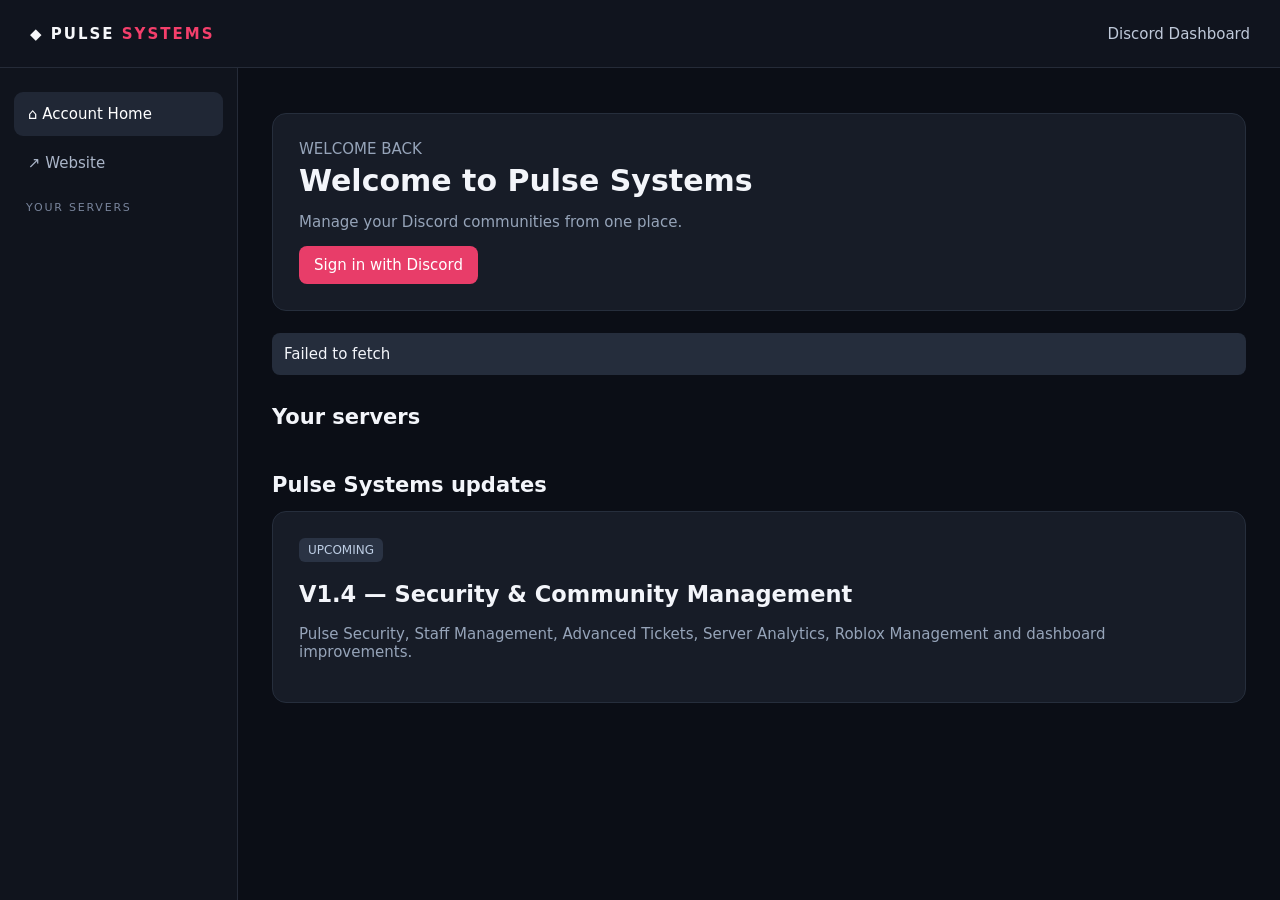
==== commit dbb0cfce: "Pulse Dashboard V1.2" ====
--- a/dashboard.html
+++ b/dashboard.html
@@ -1,58 +1 @@
-<!doctype html>
-<html lang="en">
-<head>
-  <meta charset="utf-8"><meta name="viewport" content="width=device-width,initial-scale=1">
-  <meta name="theme-color" content="#07101f"><title>Dashboard — Pulse Systems</title>
-  <link rel="icon" href="assets/pulse-mark.svg" type="image/svg+xml"><link rel="stylesheet" href="styles.css">
-  <style>
-    .dash-wrap{max-width:1120px;margin:42px auto 80px;padding:0 24px}.dash-head{display:flex;justify-content:space-between;align-items:center;gap:18px;flex-wrap:wrap}.dash-panel{border:1px solid rgba(125,170,230,.18);background:rgba(10,22,42,.78);border-radius:18px;padding:22px;margin-top:20px;box-shadow:0 16px 50px #0002}.dash-grid{display:grid;grid-template-columns:repeat(2,minmax(0,1fr));gap:18px}.dash-table{width:100%;border-collapse:collapse;font-size:14px}.dash-table th,.dash-table td{text-align:left;padding:11px;border-bottom:1px solid rgba(125,170,230,.15);vertical-align:top;overflow-wrap:anywhere}.dash-table th{color:#8ecbff}.dash-scroll{overflow:auto}.dash-muted{color:#a8b7cc}.dash-status{padding:12px 14px;border-radius:10px;background:rgba(60,130,220,.12);margin-top:14px}.dash-select{max-width:100%;min-width:260px;padding:12px;border-radius:9px;background:#0c1930;color:#eaf3ff;border:1px solid #304766}.dash-button{cursor:pointer}.dash-empty{color:#a8b7cc;padding:18px 0}@media(max-width:760px){.dash-grid{grid-template-columns:1fr}.dash-wrap{padding:0 16px}.dash-table{min-width:600px}}
-  </style>
-<style>
-.pulse-layout{display:grid;grid-template-columns:245px minmax(0,1fr);min-height:calc(100vh - 70px)}
-.pulse-sidebar{background:#081426;border-right:1px solid rgba(125,170,230,.2);padding:28px 14px;position:sticky;top:0;height:calc(100vh - 70px);overflow:auto}
-.pulse-sidebar-title{color:#8cb6e2;font-size:11px;letter-spacing:.18em;font-weight:800;padding:0 12px 16px}
-.pulse-side-nav{display:grid;gap:7px}
-.pulse-side-nav button{width:100%;text-align:left;border:1px solid transparent;background:transparent;color:#bacce4;border-radius:11px;padding:13px 14px;font:inherit;cursor:pointer}
-.pulse-side-nav button:hover,.pulse-side-nav button.pulse-nav-active{background:#183152;color:white;border-color:#345f8c}
-.pulse-main{width:100%;max-width:1400px;margin:24px auto 80px;min-width:0}
-.pulse-account{display:flex;align-items:center;gap:10px;flex-wrap:wrap;justify-content:flex-end}
-.pulse-avatar{width:44px;height:44px;flex-shrink:0;border-radius:50%;object-fit:cover;border:2px solid #426da0;background:#162b49;display:grid;place-items:center;color:#c8ddf5;font-weight:700}
-.pulse-account-name{color:#d8eaff;font-weight:600;max-width:170px;overflow:hidden;text-overflow:ellipsis;white-space:nowrap}
-.pulse-view[hidden]{display:none!important}
-.pulse-view>.dash-panel{margin-top:0}
-@media(max-width:900px){.pulse-layout{display:block}.pulse-sidebar{position:static;height:auto;padding:12px;overflow-x:auto}.pulse-sidebar-title{display:none}.pulse-side-nav{display:flex;width:max-content;gap:5px}.pulse-side-nav button{width:auto;white-space:nowrap}.pulse-main{margin:20px auto;padding:0 14px}.pulse-account-name{display:none}}
- .backservers{display:inline-block;color:#9bc8ff;font-weight:700;margin-bottom:8px} .pulse-main .dash-head h1{font-size:34px} </style></head>
-<body>
-  <header class="topbar"><a class="brand" href="index.html"><img src="assets/pulse-mark.svg" alt="" class="brand-mark"><span>PULSE <b>SYSTEMS</b></span></a><nav><a href="index.html">Home</a><a href="servers.html">All Servers</a></nav></header>
-  <div class="pulse-layout"><aside class="pulse-sidebar" aria-label="Dashboard sections"><div class="pulse-sidebar-title">MANAGEMENT</div><nav class="pulse-side-nav" id="pulseSideNav">
-<button type="button" data-view="overview" class="pulse-nav-active">◫ Overview</button>
-<button type="button" data-view="moderation">⚑ Moderation</button>
-<button type="button" data-view="members">♙ Members</button>
-<button type="button" data-view="roles">♧ Discord roles</button>
-<button type="button" data-view="roblox">◇ Roblox mappings</button>
-<button type="button" data-view="announcements">◈ Announcements &amp; SSU</button>
-<button type="button" data-view="permissions">⚙ Permissions</button>
-<a href="events.html" style="display:block;padding:13px 14px;color:#bacce4;text-decoration:none">▣ Events Manager ↗</a>
-</nav></aside><main class="dash-wrap pulse-main">
-    <div class="dash-head"><div><div class="eyebrow">PULSE SYSTEMS / MANAGEMENT</div><h1>Server <span>management.</span></h1><p class="dash-muted">Manage Roblox mappings and view your bot's current data.</p></div><div class="pulse-account" id="pulseAccount"><span class="pulse-avatar pulse-avatar-guest" id="pulseAvatar" aria-hidden="true">?</span><span class="pulse-account-name" id="pulseAccountName">Not signed in</span><button class="button secondary dash-button" id="loginBtn">Sign in with Discord</button><button class="button secondary dash-button" id="logoutBtn" hidden>Log Out</button></div></div>
-    <div class="dash-panel"><a href="servers.html" class="backservers">← Back to your servers</a><br><select style="display:none" class="dash-select" id="guildSelect" disabled><option>Sign in to load servers</option></select><div class="dash-status" id="status" role="status">Set your API address in dashboard-config.js before signing in.</div></div>
-    <section class="dash-panel" id="pulseOverviewPanel" aria-label="Pulse Systems server overview">
-      <div class="pulse-overview-head"><div><div class="eyebrow">PULSE SYSTEMS / V1.4</div><h2>Server overview</h2><p class="dash-muted">Your current plan and live statistics for the selected server.</p></div><span class="pulse-plan-pill">Free plan</span></div>
-      <div class="pulse-overview-grid" aria-live="polite">
-        <div class="pulse-metric"><span>Open tickets</span><strong id="pulseOpenTickets">—</strong></div>
-        <div class="pulse-metric"><span>Closed tickets</span><strong id="pulseClosedTickets">—</strong></div>
-        <div class="pulse-metric"><span>XP members</span><strong id="pulseXpMembers">—</strong></div>
-      </div>
-      <p class="dash-muted" id="pulseOverviewStatus" role="status">Sign in and select a server to view statistics.</p>
-    </section>
-    <div class="dash-grid">
-      <section class="dash-panel"><h2>Moderation logs</h2><p class="dash-muted">Latest cases recorded by the bot.</p><div class="dash-scroll" id="logs"><p class="dash-empty">No data loaded.</p></div></section>
-      <section class="dash-panel"><h2>Discord roles</h2><p class="dash-muted">Roles and their server positions.</p><div class="dash-scroll" id="roles"><p class="dash-empty">No data loaded.</p></div></section>
-      <section class="dash-panel"><h2>Roblox mappings</h2><p class="dash-muted">Existing group/rank to Discord role mappings.</p><div id="roblox"><p class="dash-empty">No data loaded.</p></div></section>
-      <section class="dash-panel"><h2>Announcements & SSU</h2><p class="dash-muted">Current opt-in panel and recent SSU sessions.</p><div id="announcements"><p class="dash-empty">No data loaded.</p></div></section>
-    </div>
-    <p class="dash-muted" style="margin-top:22px">Roblox mappings can be edited here. Other dashboard sections remain read-only.</p>
-  </main></div>
-  <script src="dashboard-config.js?v=20261010-3"></script><script src="dashboard.js?v=20261011-multiserver-fix-1"></script>
-<script src="server-overview.js?v=1.4"></script>
-</body></html>
+<!doctype html><html lang="en"><head><meta charset="utf-8"><meta name="viewport" content="width=device-width,initial-scale=1"><title>Pulse Systems — Dashboard</title><link rel="stylesheet" href="pulse-dashboard.css"></head><body><header class="top"><a class="brand" href="index.html">◆ PULSE <b>SYSTEMS</b></a><div class="user" id="account">Discord Dashboard</div></header><div class="shell"><aside><a class="side-link active" href="dashboard.html">⌂ Account Home</a><a class="side-link" href="index.html">↗ Website</a><div class="side-label">YOUR SERVERS</div><div id="sidebarServers"></div></aside><main class="content"><section class="hero"><div class="muted">WELCOME BACK</div><h1 id="greeting">Welcome to Pulse Systems</h1><p class="muted">Manage your Discord communities from one place.</p><button class="btn" id="signin" hidden>Sign in with Discord</button></section><div id="feedback" class="feedback">Connecting to your account…</div><h2 class="section-title">Your servers</h2><div id="serverCards" class="cards"></div><h2 class="section-title">Pulse Systems updates</h2><section class="panel"><span class="pill">UPCOMING</span><h2>V1.4 — Security & Community Management</h2><p class="muted">Pulse Security, Staff Management, Advanced Tickets, Server Analytics, Roblox Management and dashboard improvements.</p></section></main></div><script src="dashboard-config.js"></script><script src="pulse-dashboard-common.js"></script><script src="pulse-home.js"></script></body></html>
--- a/pulse-dashboard.css
+++ b/pulse-dashboard.css
@@ -0,0 +1 @@
+*{box-sizing:border-box}body{margin:0;background:#0b0e16;color:#f3f5fa;font:15px system-ui,Segoe UI,Arial}a{color:inherit;text-decoration:none}button,input{font:inherit}.top{height:68px;border-bottom:1px solid #252b38;display:flex;align-items:center;justify-content:space-between;padding:0 30px;background:#10141e}.brand{font-weight:850;letter-spacing:2px;color:#f6f7fa}.brand b{color:#f43f6b}.user{color:#bfc9d9}.shell{display:grid;grid-template-columns:238px 1fr;min-height:calc(100vh - 68px)}aside{background:#10141d;border-right:1px solid #252b38;padding:24px 14px}.side-label{font-size:11px;color:#78849b;letter-spacing:1.8px;margin:16px 12px}.side-link{display:block;padding:13px 14px;border-radius:9px;color:#abb6c9;margin-bottom:5px}.side-link:hover,.side-link.active{background:#202735;color:#fff}.content{max-width:1350px;width:100%;margin:0 auto;padding:45px 34px}.hero,.panel{background:#171c27;border:1px solid #262e3c;border-radius:14px;padding:26px;margin-bottom:22px}.hero h1{font-size:30px;margin:5px 0}.muted{color:#96a4b9}.section-title{font-size:21px;margin:30px 0 14px}.cards{display:grid;grid-template-columns:repeat(auto-fit,minmax(240px,1fr));gap:16px}.card{background:#171c27;border:1px solid #293243;border-radius:12px;padding:22px}.card:hover{border-color:#e94370}.card h3{margin:8px 0}.pill{display:inline-block;border-radius:6px;padding:5px 9px;background:#2a3344;color:#bdcde3;font-size:12px}.btn{border:0;border-radius:8px;background:#e83d69;color:#fff;cursor:pointer;padding:10px 15px;display:inline-block}.btn:disabled{opacity:.5;cursor:not-allowed}.btn.alt{background:#293346}.gridline{display:flex;justify-content:space-between;align-items:center;gap:12px}.module-desc{min-height:42px}.switch{width:43px;height:24px;accent-color:#e83d69;cursor:pointer}input[type=search]{background:#242b39;border:1px solid #364156;border-radius:8px;color:white;padding:13px;width:100%;margin-bottom:20px}.feedback{padding:12px;border-radius:8px;background:#252d3c;margin:14px 0}.server{display:flex;gap:12px;align-items:center}.server-icon{height:48px;width:48px;border-radius:12px;background:#303c52;display:grid;place-items:center;overflow:hidden}.server-icon img{width:100%;height:100%;object-fit:cover}.tiny{font-size:12px}@media(max-width:800px){.shell{display:block}aside{border-bottom:1px solid #252b38;padding:10px;display:flex;overflow:auto}aside .side-label{display:none}.side-link{white-space:nowrap}.content{padding:24px 16px}.top{padding:0 14px}}
